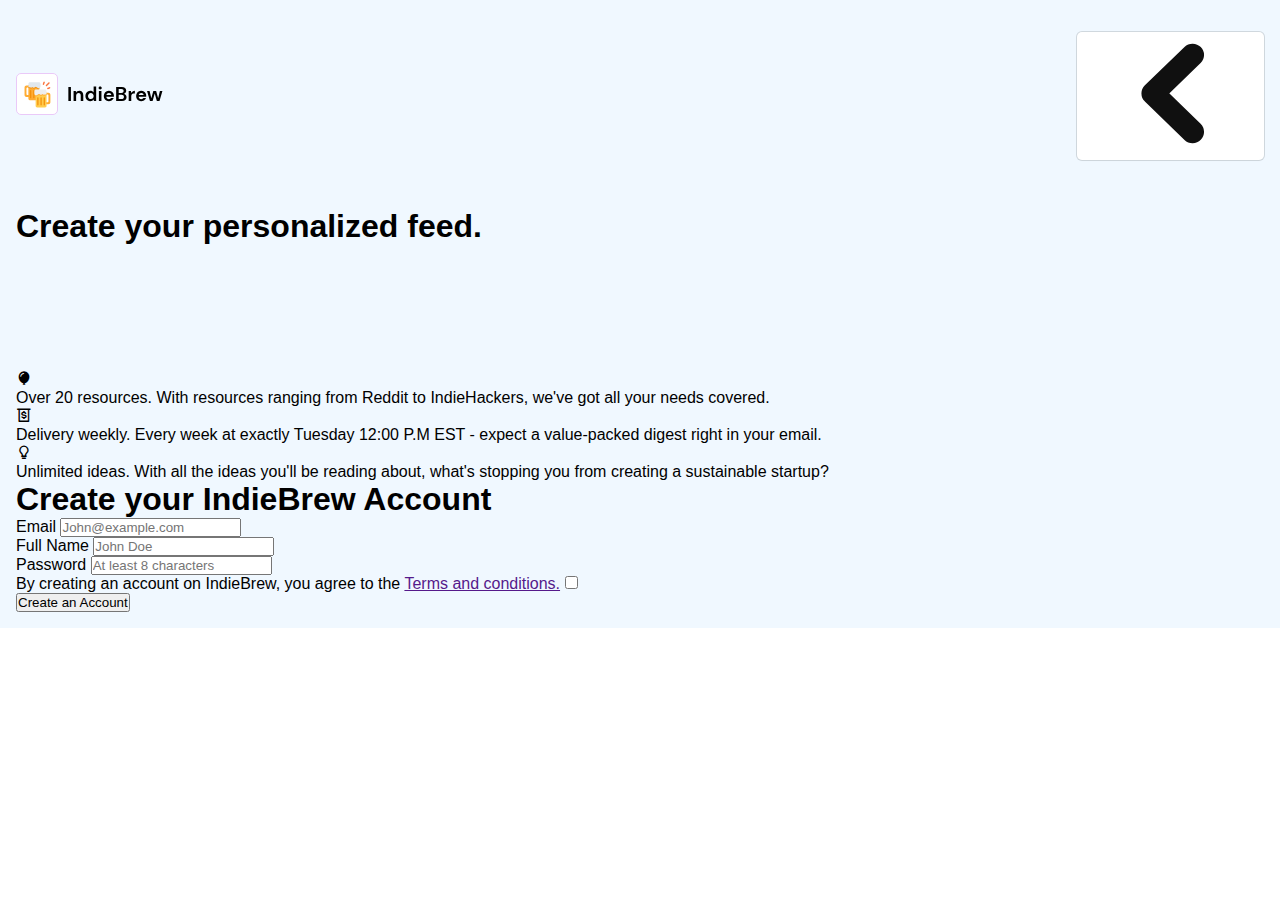
==== Sign_In.html @ 9b56b5cd "initial commit" ====
<!DOCTYPE html>
<html lang="en">
<head>
    <meta charset="UTF-8">
    <meta name="viewport" content="width=device-width, initial-scale=1.0">
    <link rel="stylesheet" href="./styles/index.css">
    <link rel="stylesheet"
    href="https://cdn.jsdelivr.net/npm/boxicons@latest/css/boxicons.min.css">
    <!-- or -->
    <link rel="stylesheet"
    href="https://unpkg.com/boxicons@latest/css/boxicons.min.css">
    <title>Sign Up</title>
</head>
<body>
    <header class="form__head">
        <div>
            <img src="./Assets/Logo.svg" alt="logo">
            <!-- <p>IndieBrew</p> -->
        </div>
        <a href="index.html"><img src="./Assets/Back Arrow.svg" alt="arrow"></a>
    </header>
    <div class="form__main">
        <div class="form__text">
            <h1>Create your personalized feed.</h1>
            <div class="estimate">
                <i class='bx bxs-balloon'></i>
                <p><span>Over 20 resources.</span> With resources ranging from Reddit to IndieHackers, we've got all your needs covered.</p>
            </div>
            <div class="delivery">
                <i class='bx bx-money-withdraw' ></i>
                <p><span>Delivery weekly.</span> Every week at exactly Tuesday <span class="time">12:00 P.M EST</span> - expect a value-packed digest right in your email.</p>
            </div>
            <div>
                <i class='bx bx-bulb' ></i>
                <p><span>Unlimited ideas.</span> With all the ideas you'll be reading about, what's stopping you from creating a sustainable startup?</p>
            </div>
        </div>
        <div class="sign__form">
            <div class="form-head">
                <h1>Create your IndieBrew Account</h1>
            </div>
            <form action="/">
                <div>
                    <label for="email">Email</label>
                    <input type="email" id="email" placeholder="John@example.com" required>
                </div>
                <div>
                    <label for="name">Full Name</label>
                    <input type="text" id="name" placeholder="John Doe" required>
                </div>
                <div>
                    <label for="password">Password</label>
                    <input type="password" id="password" placeholder="At least 8 characters" required>
                </div>
                <div>
                    <label for="agreeToTerms">By creating an account on IndieBrew, you agree to the <a href="">Terms and conditions.</a></label>
                    <input type="checkbox" id="agreeToTerms" name="agreeToTerms" required>
                </div>
                <!-- <button type="submit" value="Create an Account"></button> -->
                <input type="submit" value="Create an Account">
            </form>
        </form>
    </div>
</body>
</html>
---- styles/index.css ----
* {
    padding: 0;
    margin: 0;
    box-sizing: border-box;
    font-family: 'DM Sans', sans-serif;
}
header {
    display: flex;
    justify-content: space-between;
    padding: 2em 1em;
}
.navbar,
.btn {
    display: none;
}
.hero__main {
    border: 1px solid red;
    padding: 1em;
    display: flex;
    flex-direction: column-reverse;
    background-color: aliceblue;
    /* margin-bottom: 20%; */
}
.hero__image {
    width: 100%;
}
.hero__image img {
    width: 80%;
    margin-bottom: 5%;
}
.indie__title h1 {
    font-size: 3rem;
    margin-bottom: 5%;
}
.indie__title p {
    font-size: 1.1rem;
    opacity: 0.6;
    margin-bottom: 3%;
}   
.s__btn {
    padding: 1em;
    width: 50%;
    background-color: rgb(94, 94, 243);
    border: 1px solid rgb(94, 94, 243);
    border-radius: 5px;
    color: white;
    margin-bottom: 6%;
    cursor: pointer;
}
.s__btn:hover {
    background-color: rgb(94, 94, 243);
    border-radius: 5px;
    border: 1px solid transparent;
} 
.s__btn span {
    opacity: 0.6;
}
.users {
    width: 100%;
    margin-bottom: 40%;
}
.users img {
    width: 50%;
    margin-bottom: 2%;
}
.users p {
    opacity: 0.6;
    line-height: 1.5;
} 
.users p span {
    color: blue;
    /* margin-bottom: 20%; */
}

/* main section style start here */
.section__main {
    padding: 1em;
    width: 100%;
    margin-bottom: 10%;
    /* display: flex; */
    /* flex-direction: column-reverse; */
}
.resoucers__main {
    display: flex;
    flex-direction: column-reverse;
    width: 100%;
    margin-bottom: 5%;
}
.socials__medias {
    width: 100%;
}
.socials__medias img {
    width: 100%;
    margin-bottom: 5%;
}
.media__resources h1 {
    font-size: 2.5rem;
    margin-bottom: 2%;
}
.media__resources p {
    line-height: 1.5;
    opacity: 0.6;
    font-size: 1.1rem;
    margin-bottom: 3%;
}
.media__resources a,
.access__text a {
    text-decoration: none;
    color: blue;
    font-size: 0.8rem;
    font-weight: 500;
}
.phone img {
    width: 100%;
    margin-top: 8%;
    /* margin: auto; */
}
.access__text h1 {
    font-size: 2.2rem;
    margin-top: 15%;
}
.access__text p {
    font-size: 1.1rem;
    opacity: 0.6;
    line-height: 1.5;
    margin-top: 3%;
    margin-bottom: 2%;
}

/* footer style here */
footer {
    padding: 3em 1em;
    background-color: aliceblue;
}
footer h3 {
    font-size: 0.9rem;
    /* font-weight: 500; */
    font-weight: bold;
    margin-bottom: 2%;
}
.about__indie {
    width: 100%;
}
.about__indie p {
    font-size: 1rem;
    opacity: 0.6;
    margin-bottom: 5%;
}
.all__about__cmp {
    width: 100%;
    margin-top: 8%;
    display: grid;
    grid-template-columns: 1fr 1fr;
}
.all__about__cmp ul {
    list-style: none;
}
ul a {
    text-decoration: none;
    margin: 0 0.1%;
    font-size: 0.9rem;
    opacity: 0.6;
    color: black;
    cursor: pointer;
}

/* form style start here */
.form__head {
    align-items: center;
    display: flex;
    background-color: aliceblue;
}
.form__head a {
    box-shadow: rgba(0, 0, 0, 0.02) 0px 1px 3px 0px, rgba(27, 31, 35, 0.15) 0px 0px 0px 1px;
    width: 15%;
    padding: 0.5em;
    align-items: center;
    background-color: white;
    border-radius: 5px;
    text-align: center;
    justify-content: center;
    cursor: pointer;
    
}
.form__head a img {
    width: 40%;
}
.form__head a:hover {
    background-color: transparent;
    transform: translateY(-5px);

}
.form__main {
    padding: 1em;
    background-color: aliceblue;
    position: relative;
}
.form__text h1 {
    font-size: 2rem;
    margin-bottom: 10%;
}
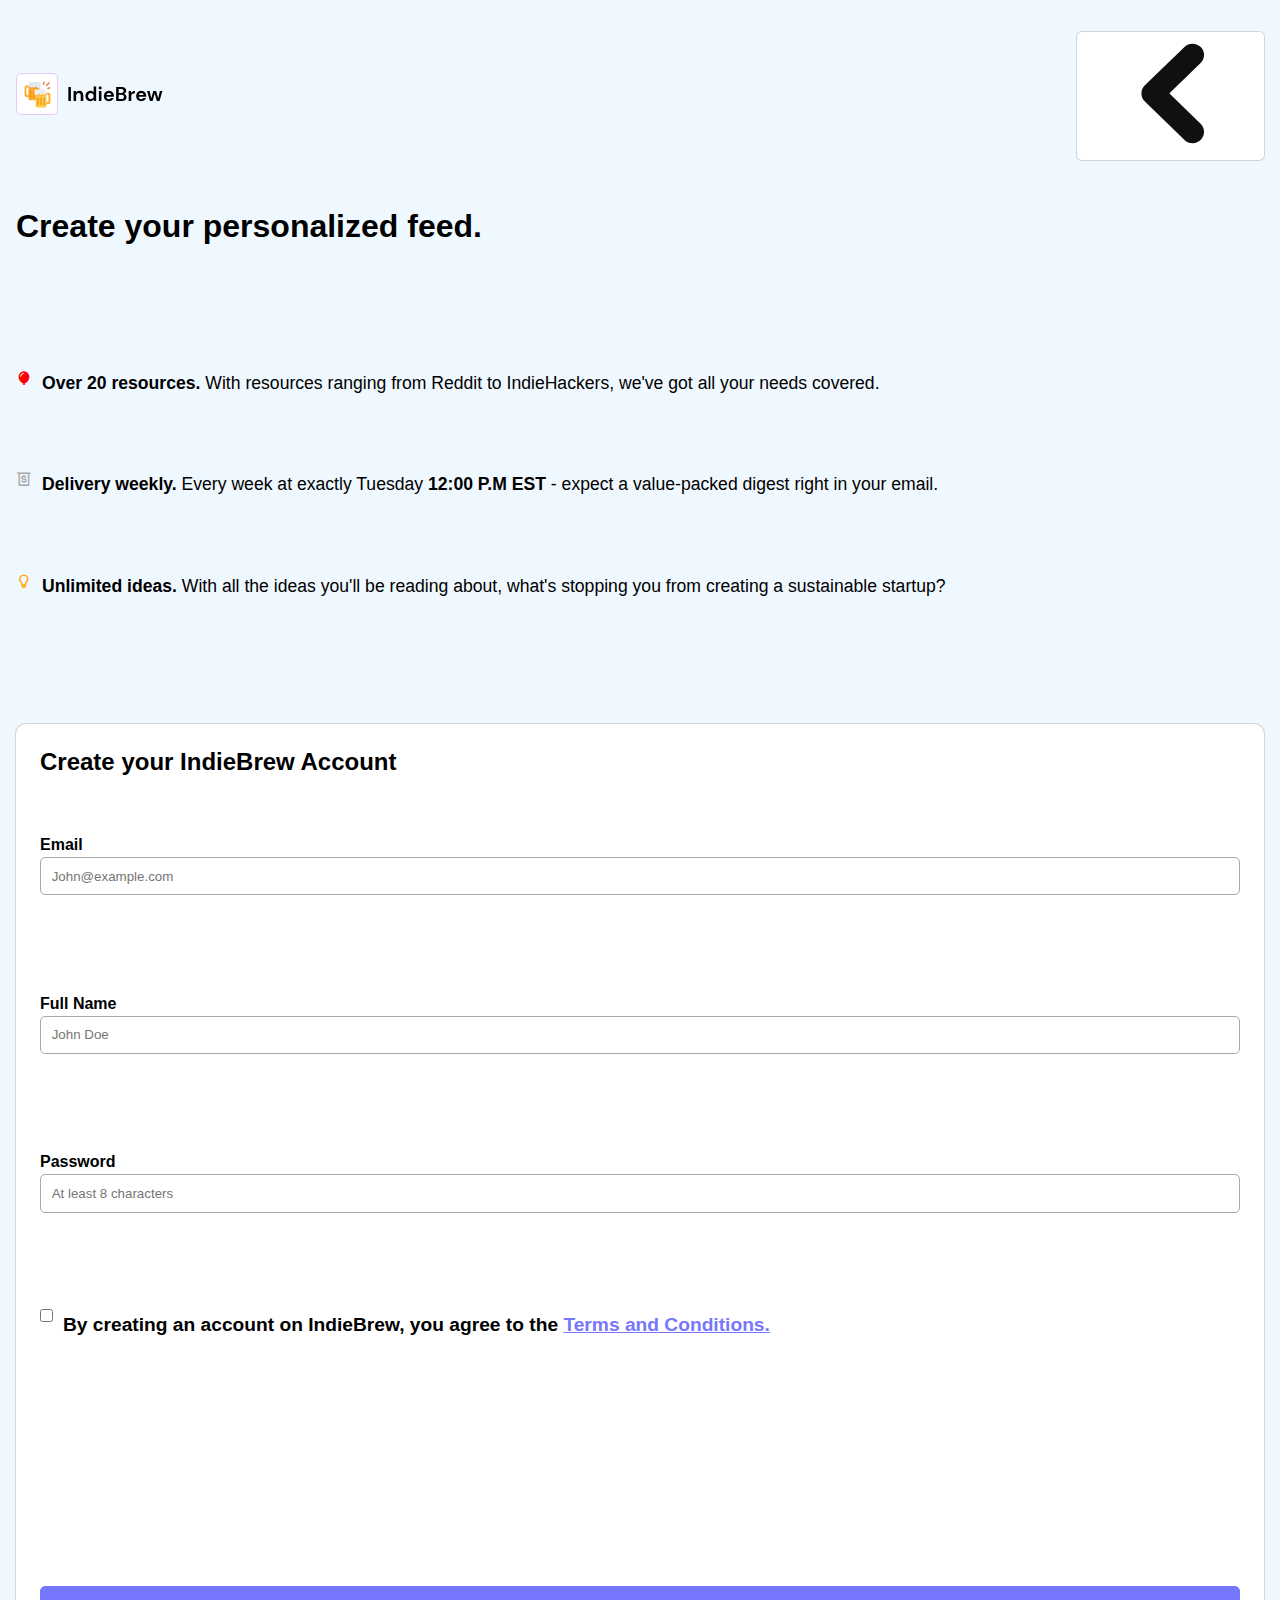
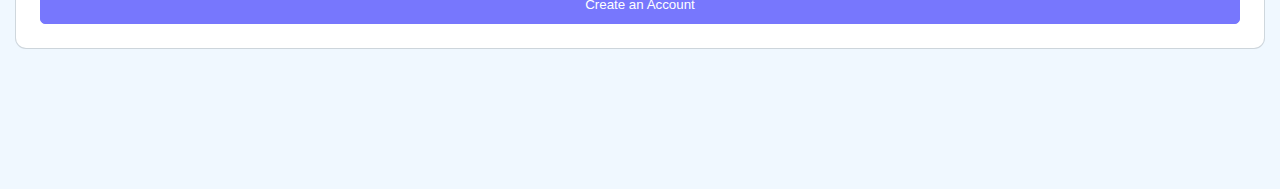
==== commit 52f07aa0: "initial commit" ====
--- a/Sign_In.html
+++ b/Sign_In.html
@@ -30,7 +30,7 @@
                 <i class='bx bx-money-withdraw' ></i>
                 <p><span>Delivery weekly.</span> Every week at exactly Tuesday <span class="time">12:00 P.M EST</span> - expect a value-packed digest right in your email.</p>
             </div>
-            <div>
+            <div class="limited">
                 <i class='bx bx-bulb' ></i>
                 <p><span>Unlimited ideas.</span> With all the ideas you'll be reading about, what's stopping you from creating a sustainable startup?</p>
             </div>
@@ -40,24 +40,24 @@
                 <h1>Create your IndieBrew Account</h1>
             </div>
             <form action="/">
-                <div>
+                <div class="email">
                     <label for="email">Email</label>
                     <input type="email" id="email" placeholder="John@example.com" required>
                 </div>
-                <div>
+                <div class="fullname">
                     <label for="name">Full Name</label>
                     <input type="text" id="name" placeholder="John Doe" required>
                 </div>
-                <div>
+                <div class="password__main">
                     <label for="password">Password</label>
                     <input type="password" id="password" placeholder="At least 8 characters" required>
                 </div>
-                <div>
-                    <label for="agreeToTerms">By creating an account on IndieBrew, you agree to the <a href="">Terms and conditions.</a></label>
-                    <input type="checkbox" id="agreeToTerms" name="agreeToTerms" required>
+                <div class="check__main">
+                    <input class="check" type="checkbox" id="agreeToTerms" name="agreeToTerms" required>
+                    <label for="agreeToTerms">By creating an account on IndieBrew, you agree to the <a href="">Terms and Conditions.</a></label>
                 </div>
                 <!-- <button type="submit" value="Create an Account"></button> -->
-                <input type="submit" value="Create an Account">
+                <input  class="create" type="submit" value="Create an Account">
             </form>
         </form>
     </div>
--- a/styles/index.css
+++ b/styles/index.css
@@ -198,4 +198,91 @@
 .form__text h1 {
     font-size: 2rem;
     margin-bottom: 10%;
+}
+.estimate,
+.delivery,
+.limited {
+    display: flex;
+    margin-bottom: 6%;
+    gap: 10px;
+}
+.estimate p,
+.delivery p,
+.limited p {
+    font-size: 1.1rem;
+    line-height: 1.5;
+}
+.estimate span,
+.delivery span,
+.limited span {
+    /* font-size: 1.2rem; */
+    font-weight: bold;
+}
+.estimate i {
+    color: red;
+}
+.delivery i {
+    color: darkgrey;
+}
+.limited i {
+    color: orange;
+}
+.sign__form {
+    /* border: 1px solid red; */
+    background-color: white;
+    padding: 1.5em;
+    box-shadow: rgba(0, 0, 0, 0.02) 0px 1px 3px 0px, rgba(27, 31, 35, 0.15) 0px 0px 0px 1px;
+    border-radius: 10px;
+    display: block;
+    margin-bottom: 10%;
+    margin-top: 10%;
+}
+.form-head h1 {
+    font-size: 1.5rem;
+    margin-bottom: 5%;
+}
+label {
+    display: block;
+    margin: 0.2em 0;
+    font-weight: bold;
+}
+.email input,
+.fullname input,
+.password__main input {
+    padding: 0.8em;
+    width: 100%;
+    margin-bottom: 8%;
+    border-radius: 5px;
+    border: 1px solid darkgray;    
+    /* box-shadow: rgba(0, 0, 0, 0.02) 0px 1px 3px 0px, rgba(27, 31, 35, 0.15) 0px 0px 0px 1px; */
+}
+.check__main {
+    display: flex;
+    gap: 10px;
+    margin-bottom: 5%;
+}
+.check {
+    margin-bottom: 17%;
+} 
+.check__main label {
+    font-size: 1.2rem;
+    line-height: 1.2;
+    /* margin-top: 2%; */
+}
+.check__main label a {
+    color: rgb(119, 119, 253);
+    margin-top: 2%;
+}
+.create {
+    border: 1px solid red;
+    width: 100%;
+    padding: 0.8em;
+    background-color: rgb(119, 119, 253);
+    border: 1px solid rgb(119, 119, 253);
+    border-radius: 5px;
+    cursor: pointer;
+    color: white;
+}
+.create:hover {
+    background-color: aliceblue;
 }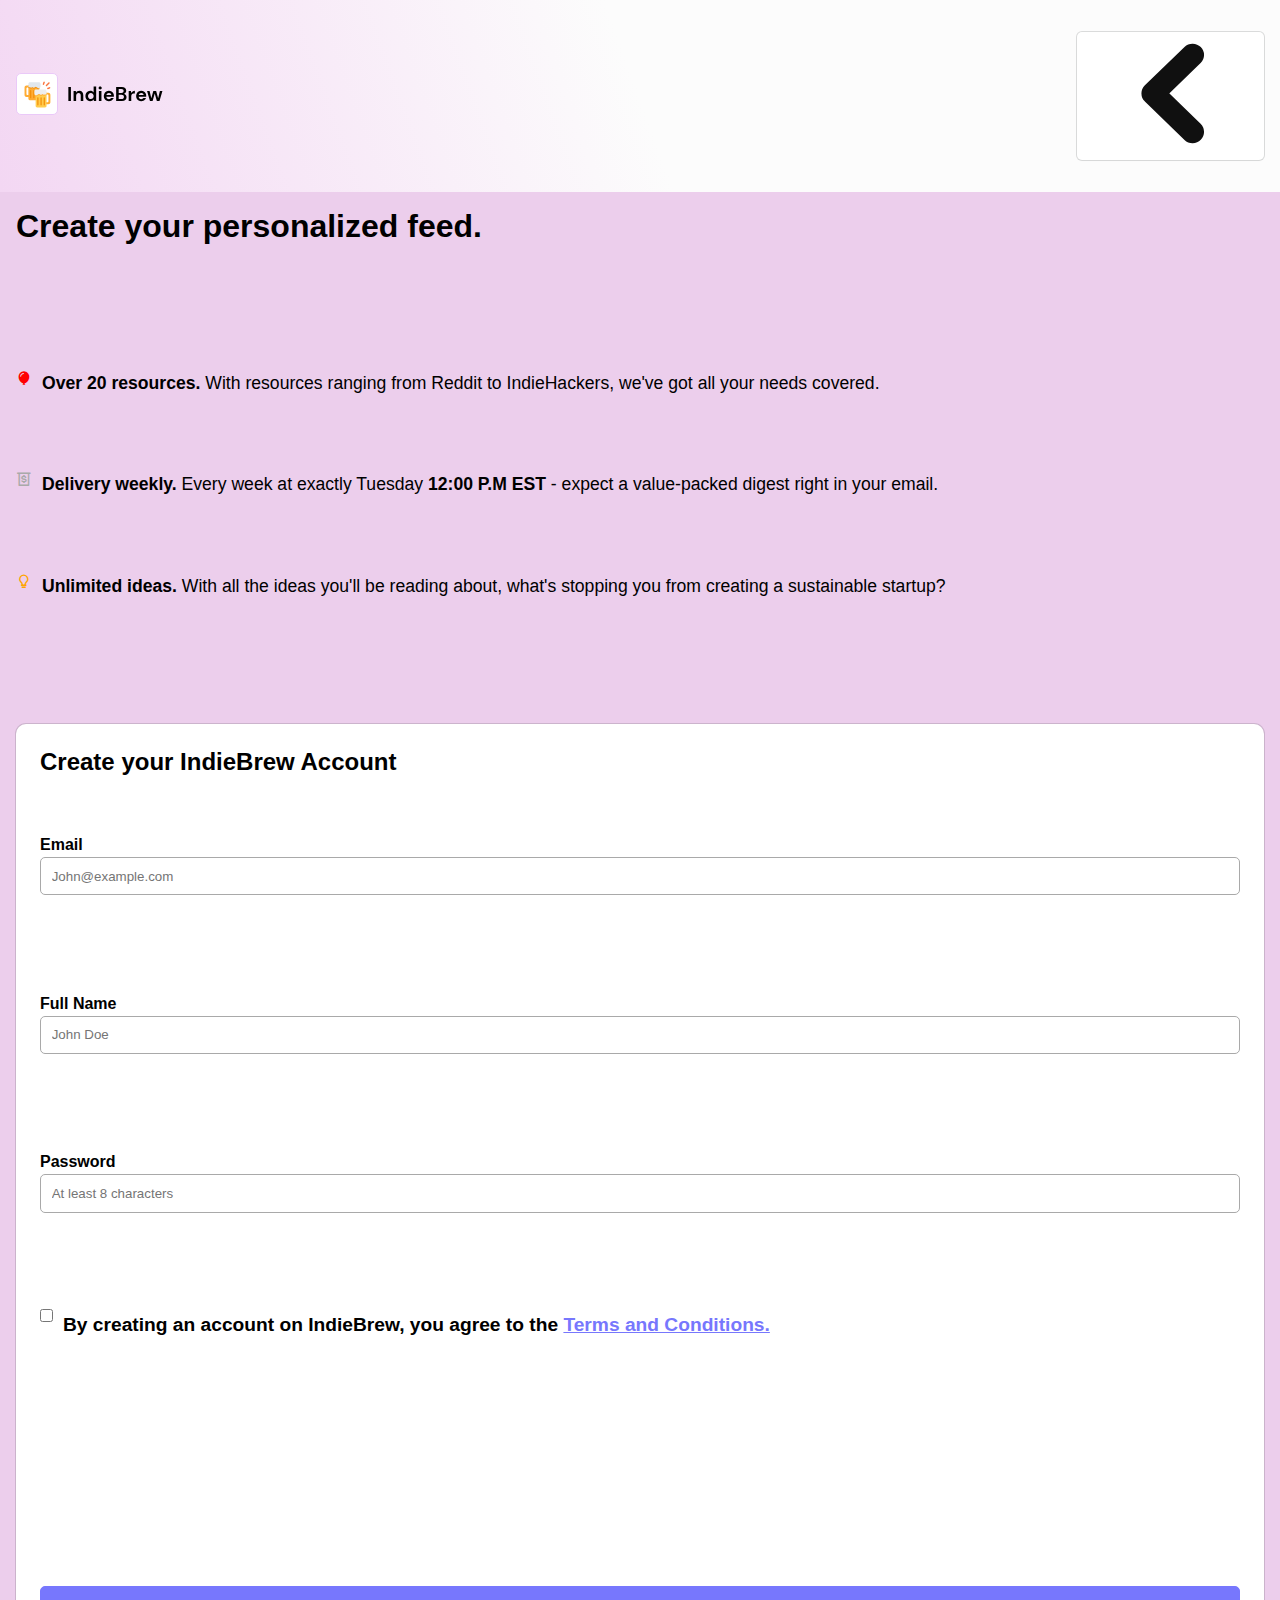
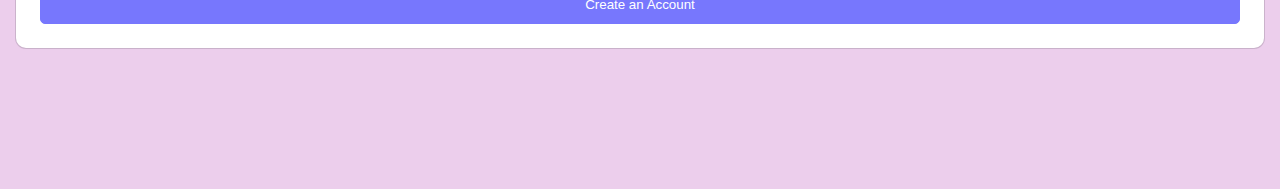
==== commit 4d5ecf35: "initial commit" ====
--- a/Sign_In.html
+++ b/Sign_In.html
@@ -20,7 +20,7 @@
         <a href="index.html"><img src="./Assets/Back Arrow.svg" alt="arrow"></a>
     </header>
     <div class="form__main">
-        <div class="form__text">
+        <div class="form__text"> 
             <h1>Create your personalized feed.</h1>
             <div class="estimate">
                 <i class='bx bxs-balloon'></i>
--- a/styles/index.css
+++ b/styles/index.css
@@ -8,17 +8,20 @@
     display: flex;
     justify-content: space-between;
     padding: 2em 1em;
+    background-color: rgb(252, 252, 252);
+    background: linear-gradient(70deg, rgb(243, 215, 243), rgb(252, 252, 252), rgb(252, 252, 252));
 }
 .navbar,
 .btn {
     display: none;
 }
 .hero__main {
-    border: 1px solid red;
+    /* border: 1px solid red; */
     padding: 1em;
     display: flex;
     flex-direction: column-reverse;
-    background-color: aliceblue;
+    background: linear-gradient(100deg, rgb(240, 217, 240), rgb(252, 252, 252), rgb(252, 252, 252), rgb(252, 252, 252));
+    background-color: rgb(252, 252, 252);
     /* margin-bottom: 20%; */
 }
 .hero__image {
@@ -130,7 +133,7 @@
 /* footer style here */
 footer {
     padding: 3em 1em;
-    background-color: aliceblue;
+    background-color: rgb(252, 252, 252);
 }
 footer h3 {
     font-size: 0.9rem;
@@ -182,6 +185,9 @@
     cursor: pointer;
     
 }
+.form__head {
+    background-color: rgb(248, 230, 248);
+}
 .form__head a img {
     width: 40%;
 }
@@ -192,7 +198,8 @@
 }
 .form__main {
     padding: 1em;
-    background-color: aliceblue;
+    background-color: rgb(248, 230, 248);
+    background: linear-gradient(rgb(236, 206, 236));
     position: relative;
 }
 .form__text h1 {
@@ -285,4 +292,139 @@
 }
 .create:hover {
     background-color: aliceblue;
+}
+
+/* tablet design start here */
+@media (min-width: 640px) and (max-width: 768px) {
+    header {
+        width: 100%;
+        padding: 2em;
+        align-items: center;
+    }
+    .navbar, .btn {
+        display: block;
+    } 
+    .harmburg {
+        display: none;
+    }
+    .navbar {
+        width: 25%;
+        margin-left: 25%;
+    }
+    .indie__logo {
+        width: 20%;
+    }
+    .firt__btn {
+        width: 40%;
+    }
+    .navbar ul {
+        align-items: center;
+        display: flex;
+        gap: 20px;
+        list-style: none;
+        font-size: 1.3rem;
+    }
+    .btn {
+        padding: 1em;
+        width: 100%;
+        background-color: rgb(108, 108, 245);
+        color: white;
+        border-radius: 5px;
+        border: 1px solid rgb(108, 108, 245);
+        cursor: pointer;
+    }
+    .firt__btn span {
+        opacity: 0.6;
+    }
+    .firt__btn a {
+        text-decoration: none;
+    }
+    .firt__btn a:hover {
+        background-color: rgb(170, 170, 241);
+    }
+    .hero__image img {
+        width: 50%;
+        margin-left: 25%;
+    }
+    .hero__main {
+        padding: 2em;
+    }
+    .indie__title p {
+        font-size: 1.3rem;
+    }
+    .second__buttton {
+        width: 70%;
+    }
+    .users img {
+        width: 35%;
+    }
+    .section__main {
+        padding: 2em;
+    }
+    .resoucers__main {
+
+        display: grid;
+        grid-template-columns: 1fr 1fr;
+        align-items: center;
+        /* gap: 20px; */
+        /* justify-content: space-between; */
+    }
+    .resoucers__main h1 {
+        font-size: 2rem;
+    }
+    .resoucers__main p {
+        font-size: 1rem;
+    }
+    .socials__medias {
+        width: 100%;
+    }
+    .socials__medias img {
+        width: 80%;
+        margin-top: 10%;
+        margin-left: 20%;
+    }
+    .access__main {
+        /* border: 1px solid red; */
+        display: grid;
+        grid-template-columns: 1fr 1fr;
+    }
+    .access__main h1 {
+        font-size: 2rem;
+    }
+    .access__main p {
+        font-size: 1rem;
+    }
+    .phone {
+        width: 100%;
+    }
+    .phone img {
+        width: 80%;
+    }
+    .access__text {
+        margin: 10% auto;
+    }
+    footer {
+        display: flex;
+        /* align-items: center; */
+        padding: 2em;
+        gap: 20%;
+        /* justify-content: space-between; */
+    }
+    .about__indie {
+        width: 100%;
+        /* border: 1px solid #00f; */
+        margin-top: 8%;
+    }
+    .about__indie h3 {
+        margin-bottom: 5%;
+    }
+    .about__indie p {
+        font-size: 0.8rem;
+    }
+    .form__main {
+        display: flex;
+        align-items: center;
+        padding: 4em;
+        gap: 20px;
+    }
 }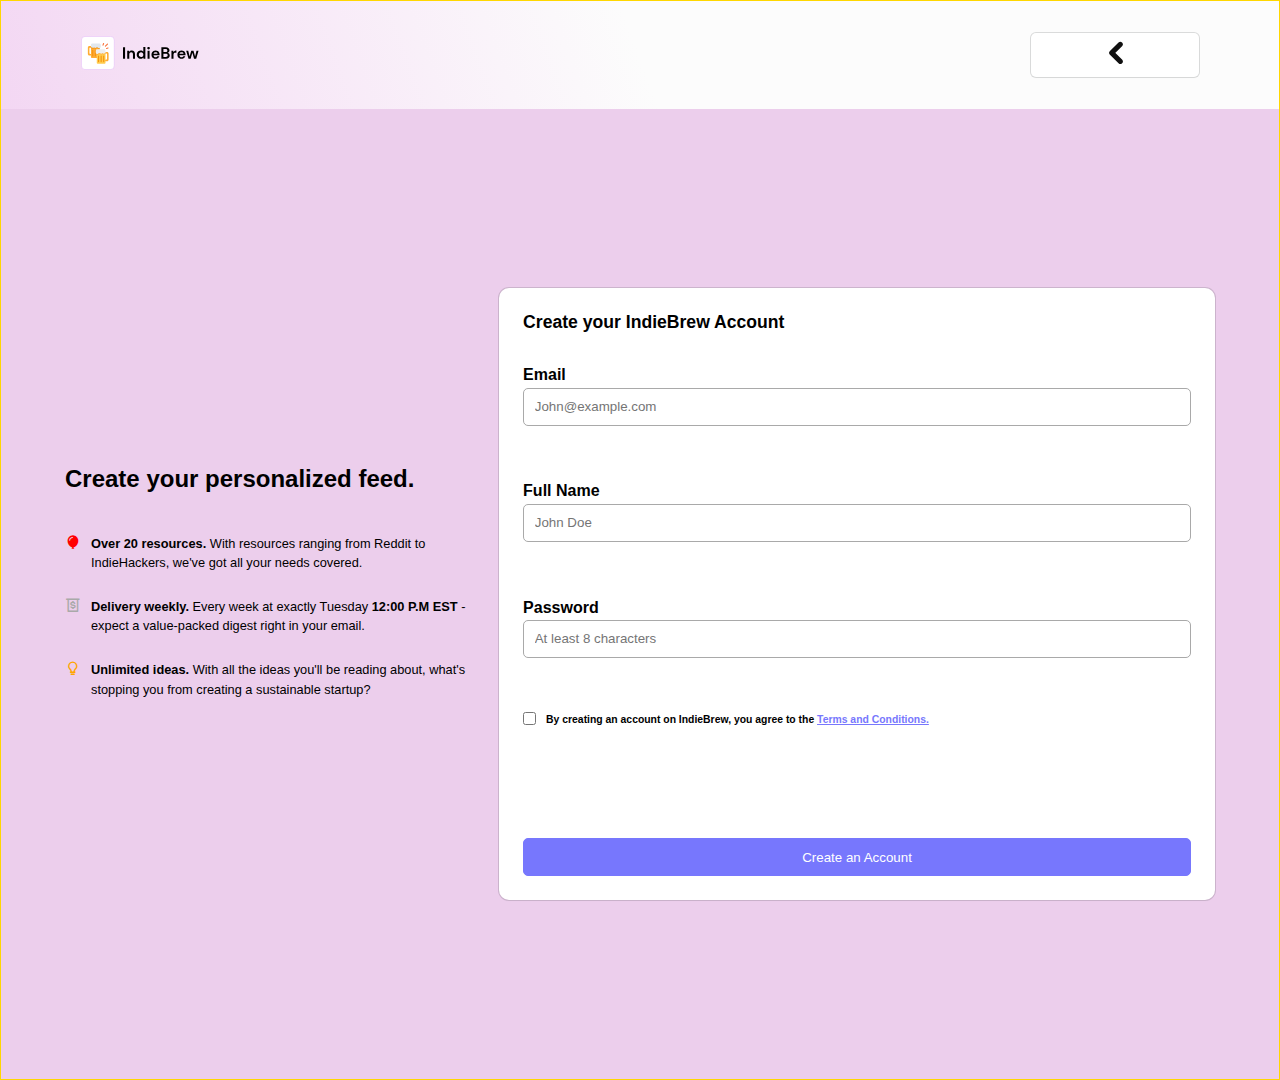
==== commit 28f3b9fc: "initial commit" ====
--- a/Sign_In.html
+++ b/Sign_In.html
@@ -11,7 +11,7 @@
     href="https://unpkg.com/boxicons@latest/css/boxicons.min.css">
     <title>Sign Up</title>
 </head>
-<body>
+<body class="form_body">
     <header class="form__head">
         <div>
             <img src="./Assets/Logo.svg" alt="logo">
--- a/styles/index.css
+++ b/styles/index.css
@@ -295,11 +295,14 @@
 }
 
 /* tablet design start here */
-@media (min-width: 640px) and (max-width: 768px) {
+@media (min-width: 768px) {
     header {
         width: 100%;
         padding: 2em;
         align-items: center;
+    }
+    .form_body {
+        background-color: rgb(236, 206, 236);
     }
     .navbar, .btn {
         display: block;
@@ -349,6 +352,12 @@
     .hero__main {
         padding: 2em;
     }
+    .form__head img {
+        width: 80%;
+    }
+    .form__head a img {
+        width: 10%;
+    }
     .indie__title p {
         font-size: 1.3rem;
     }
@@ -362,12 +371,9 @@
         padding: 2em;
     }
     .resoucers__main {
-
         display: grid;
         grid-template-columns: 1fr 1fr;
         align-items: center;
-        /* gap: 20px; */
-        /* justify-content: space-between; */
     }
     .resoucers__main h1 {
         font-size: 2rem;
@@ -408,11 +414,9 @@
         /* align-items: center; */
         padding: 2em;
         gap: 20%;
-        /* justify-content: space-between; */
     }
     .about__indie {
         width: 100%;
-        /* border: 1px solid #00f; */
         margin-top: 8%;
     }
     .about__indie h3 {
@@ -420,6 +424,9 @@
     }
     .about__indie p {
         font-size: 0.8rem;
+    }
+    .form__head {
+        background-color: rgb(243, 228, 228);
     }
     .form__main {
         display: flex;
@@ -427,4 +434,98 @@
         padding: 4em;
         gap: 20px;
     }
+    .form__text h1 {
+        font-size: 1.5rem;
+    }
+    .form__text p {
+        font-size: 0.8rem;
+    }
+    .sign__form {
+        width: 100%;
+    }
+    .sign__form h1 {
+        font-size: 1.1rem;
+    }
+    .check__main {
+        margin-bottom: 0;
+    }
+    .check__main label {
+        font-size: 0.65rem;
+    }
+}
+
+@media (min-width: 1024px) {
+    body {
+        border: 1px solid gold;
+    }
+    header {
+        padding: 2em 5em;
+    }
+    .navbar {
+        /* border: 1px solid red; */
+        width: 20;
+    }
+    .navbar ul {
+        width: 50%;
+        margin-left: 50%;
+        /* border: 1px solid #000; */
+    }
+    .navbar ul li {
+        font-size: 1.1rem;
+    }
+    .firt__btn {
+        width: 20%;
+    }
+    .btn {
+        padding: 1em;
+        font-size: 1em;
+    }
+    .hero__main {
+        padding: 5em;
+        display: grid;
+        grid-template-columns: 1fr 1fr;
+        /* gap: 20px; */
+    }
+    .indie__feed {
+        /* border: 1px solid #00f; */
+        margin: 0;
+        padding: 0;
+        margin-top: 15%;
+    }
+    .indie__feed p {
+        font-size: 1.2rem;
+    }   
+    .s__btn {
+        padding: 1.5em;
+        width: 60%;
+    }
+    .users img {
+        width: 43%;
+    }
+    .hero__image {
+        /* border: 1px solid red; */
+    }
+    .hero__image img {
+        width: 100%;
+        margin: 0 auto;
+        margin-right: 20%;
+    }
+    .section__main {
+        padding: 5em    ;
+    }
+    .section__main p {
+        font-size: 1.1rem;
+    }
+    .access__text h1 {
+        font-size: 2.5rem;
+    }
+    .access__text p {
+        font-size: 1.2rem;
+    }
+    .section__main a {
+        font-size: 1.1rem;
+        font-weight: bold;
+    }
+   
+
 }